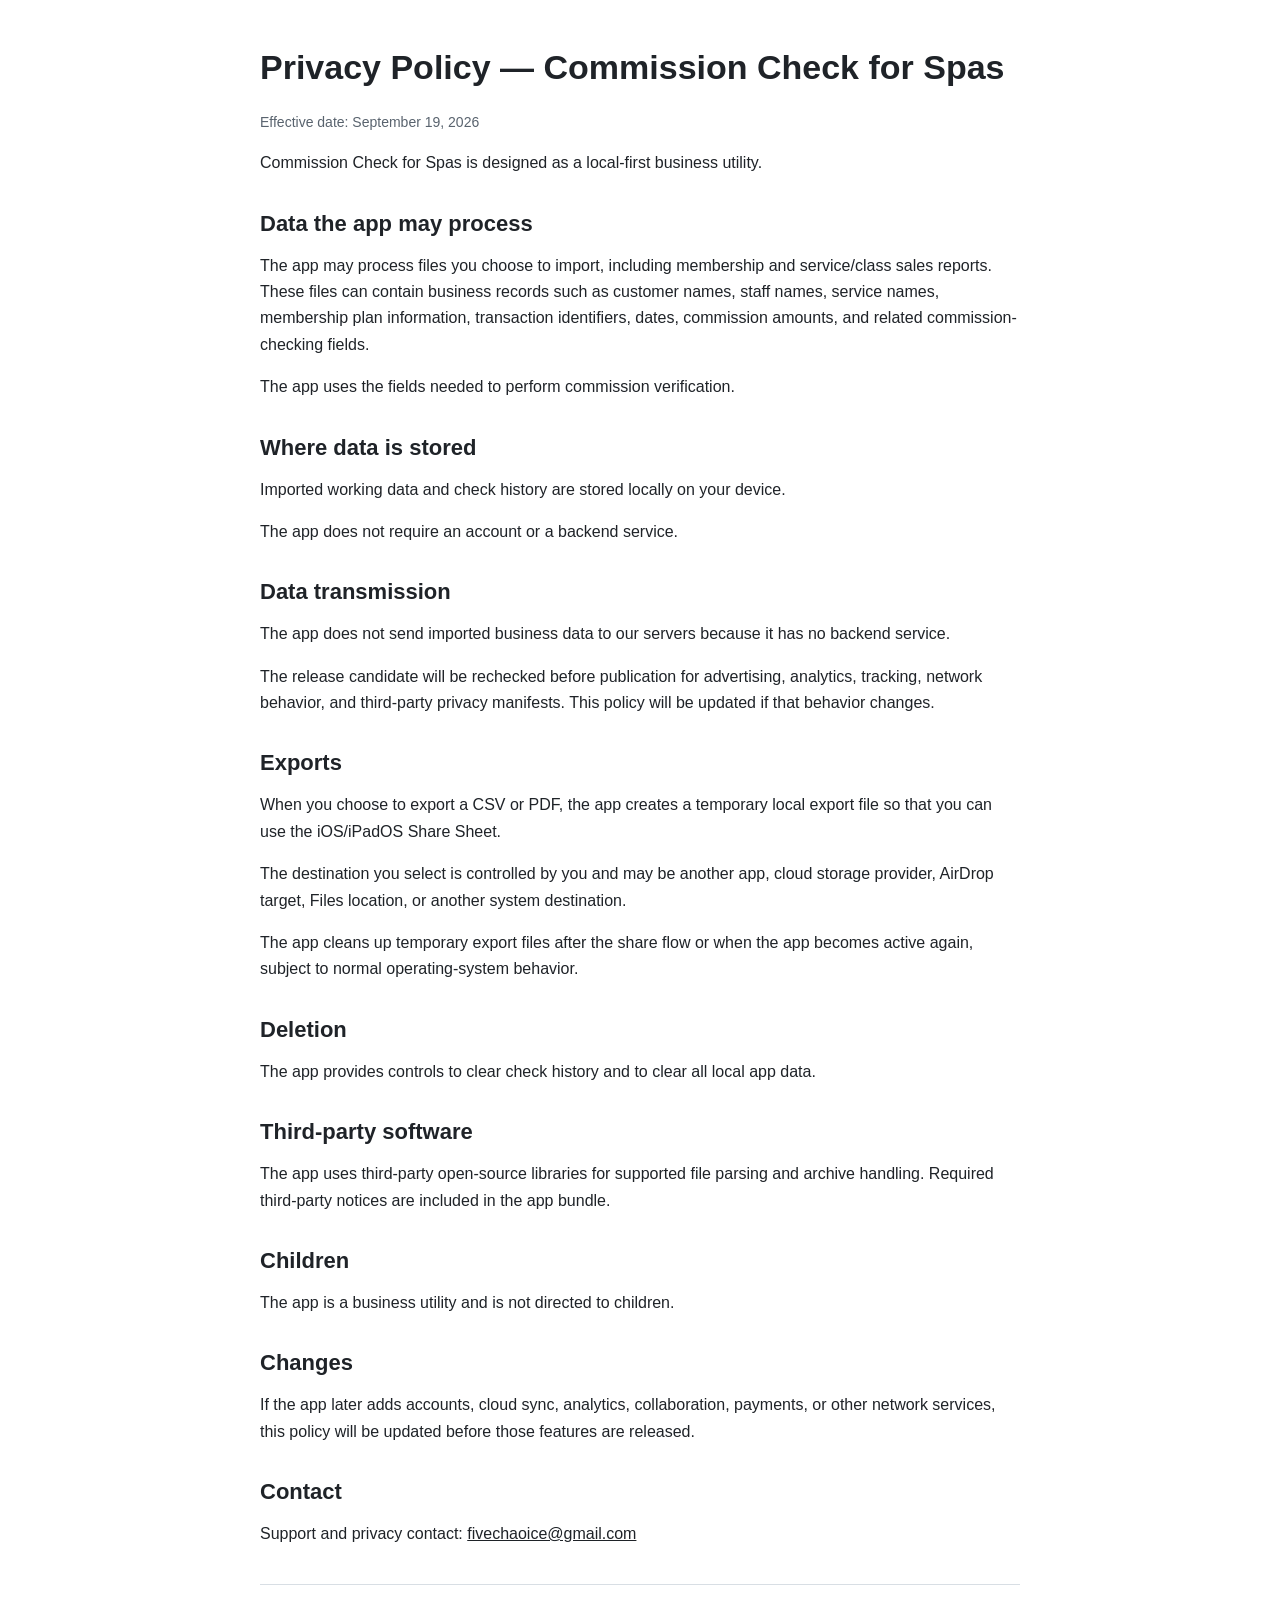
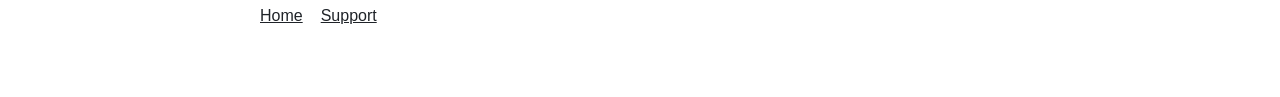
==== privacy/index.html @ 5c00e22a "Publish A26 support and privacy pages" ====
<!doctype html><html lang="en"><head><meta charset="utf-8"><meta name="viewport" content="width=device-width,initial-scale=1"><title>Privacy Policy — Commission Check for Spas</title><link rel="stylesheet" href="../style.css"></head><body><main><h1>Privacy Policy — Commission Check for Spas</h1><p class="meta">Effective date: September 19, 2026</p><p>Commission Check for Spas is designed as a local-first business utility.</p><h2>Data the app may process</h2><p>The app may process files you choose to import, including membership and service/class sales reports. These files can contain business records such as customer names, staff names, service names, membership plan information, transaction identifiers, dates, commission amounts, and related commission-checking fields.</p><p>The app uses the fields needed to perform commission verification.</p><h2>Where data is stored</h2><p>Imported working data and check history are stored locally on your device.</p><p>The app does not require an account or a backend service.</p><h2>Data transmission</h2><p>The app does not send imported business data to our servers because it has no backend service.</p><p>The release candidate will be rechecked before publication for advertising, analytics, tracking, network behavior, and third-party privacy manifests. This policy will be updated if that behavior changes.</p><h2>Exports</h2><p>When you choose to export a CSV or PDF, the app creates a temporary local export file so that you can use the iOS/iPadOS Share Sheet.</p><p>The destination you select is controlled by you and may be another app, cloud storage provider, AirDrop target, Files location, or another system destination.</p><p>The app cleans up temporary export files after the share flow or when the app becomes active again, subject to normal operating-system behavior.</p><h2>Deletion</h2><p>The app provides controls to clear check history and to clear all local app data.</p><h2>Third-party software</h2><p>The app uses third-party open-source libraries for supported file parsing and archive handling. Required third-party notices are included in the app bundle.</p><h2>Children</h2><p>The app is a business utility and is not directed to children.</p><h2>Changes</h2><p>If the app later adds accounts, cloud sync, analytics, collaboration, payments, or other network services, this policy will be updated before those features are released.</p><h2>Contact</h2><p>Support and privacy contact: <a href="mailto:fivechaoice@gmail.com">fivechaoice@gmail.com</a></p><div class="nav"><a href="../">Home</a><a href="../support/">Support</a></div></main></body></html>
---- style.css ----
:root{font-family:-apple-system,BlinkMacSystemFont,"SF Pro Text","Segoe UI",sans-serif;color:#1f2328;background:#fff}body{margin:0}main{max-width:760px;margin:0 auto;padding:48px 22px 72px}h1{font-size:34px;line-height:1.15;margin:0 0 24px}h2{font-size:22px;margin:34px 0 12px}h3{font-size:18px;margin:26px 0 8px}p,li{font-size:16px;line-height:1.65}ul,ol{padding-left:24px}a{color:inherit}.note{padding:14px 16px;border:1px solid #d0d7de;border-radius:12px;background:#f6f8fa}.meta{color:#59636e;font-size:14px}.nav{display:flex;gap:18px;margin-top:36px;padding-top:22px;border-top:1px solid #d8dee4}@media(prefers-color-scheme:dark){:root{color:#f0f3f6;background:#0d1117}.note{background:#161b22;border-color:#30363d}.meta{color:#8b949e}.nav{border-color:#30363d}}
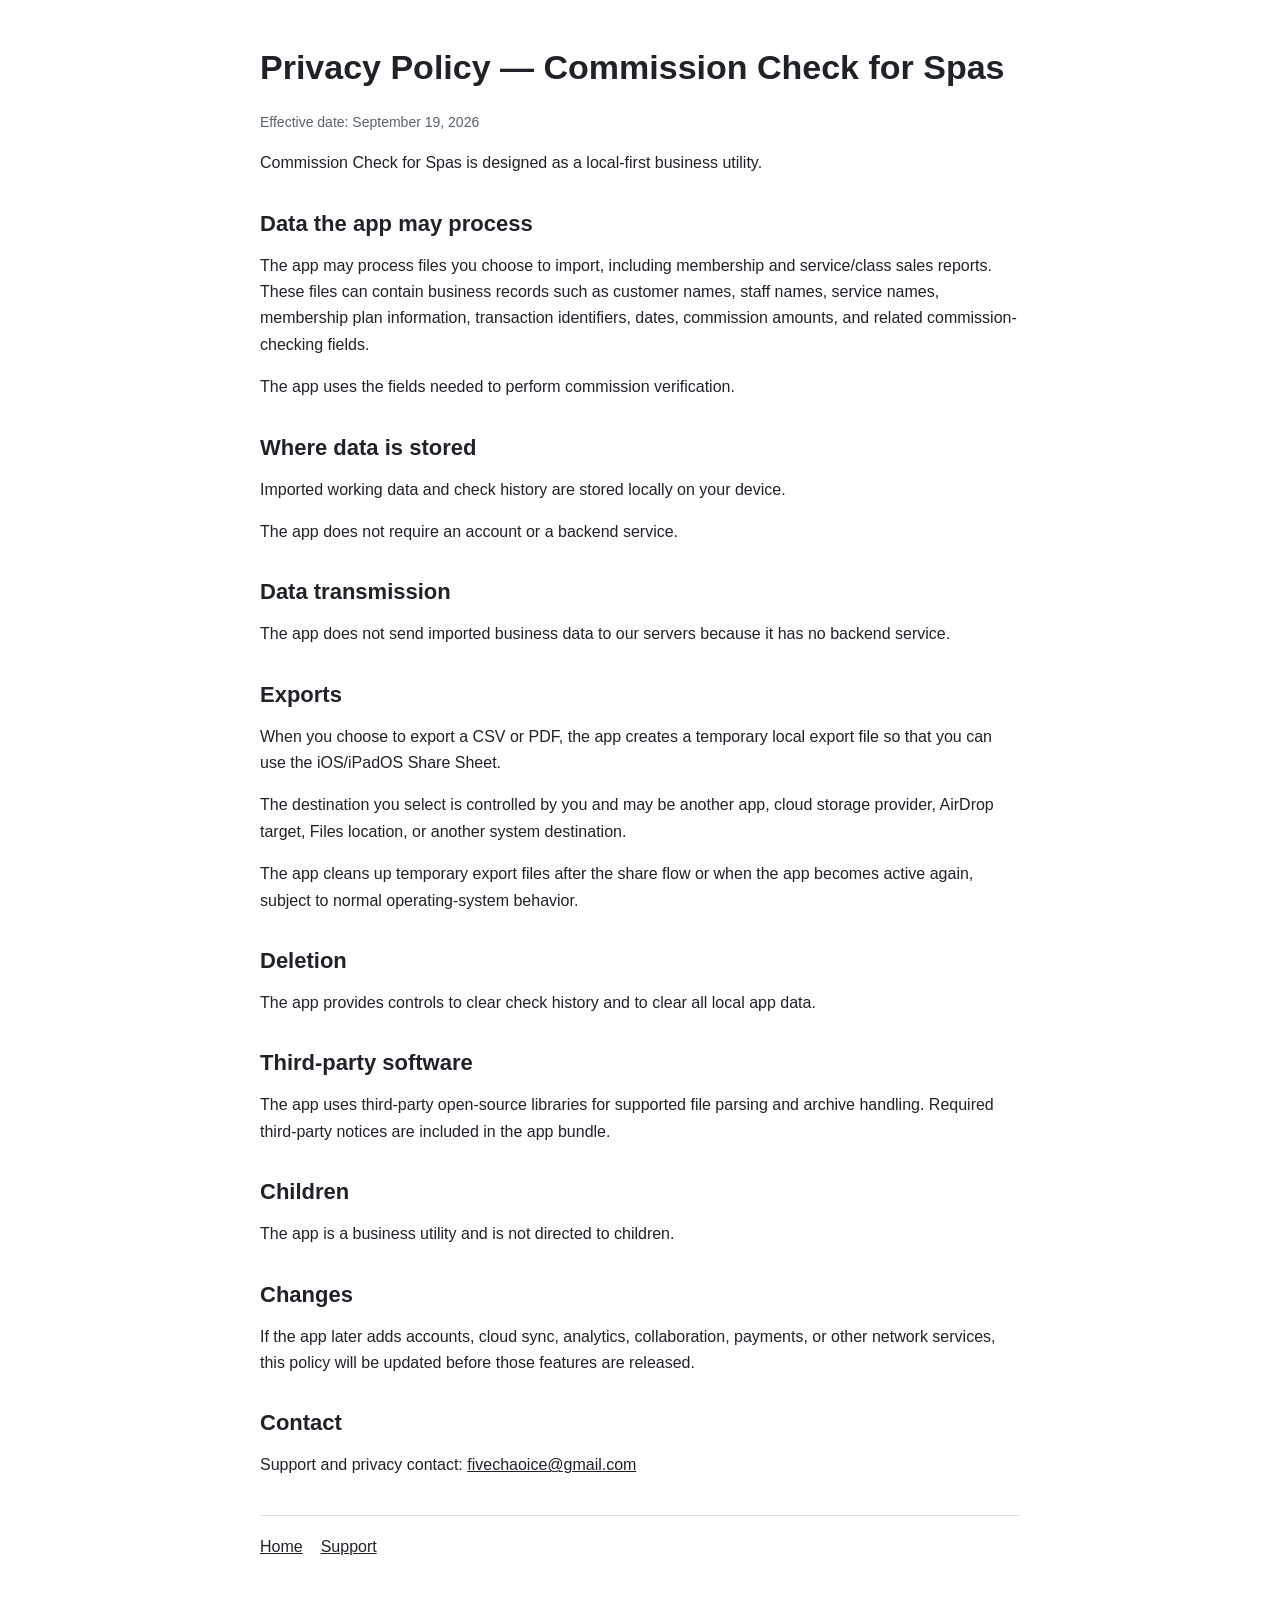
==== commit 442f54b0: "privacy/support: remove internal draft note, make platform-compatibility guard read as a plain user " ====
--- a/privacy/index.html
+++ b/privacy/index.html
@@ -1 +1 @@
-<!doctype html><html lang="en"><head><meta charset="utf-8"><meta name="viewport" content="width=device-width,initial-scale=1"><title>Privacy Policy — Commission Check for Spas</title><link rel="stylesheet" href="../style.css"></head><body><main><h1>Privacy Policy — Commission Check for Spas</h1><p class="meta">Effective date: September 19, 2026</p><p>Commission Check for Spas is designed as a local-first business utility.</p><h2>Data the app may process</h2><p>The app may process files you choose to import, including membership and service/class sales reports. These files can contain business records such as customer names, staff names, service names, membership plan information, transaction identifiers, dates, commission amounts, and related commission-checking fields.</p><p>The app uses the fields needed to perform commission verification.</p><h2>Where data is stored</h2><p>Imported working data and check history are stored locally on your device.</p><p>The app does not require an account or a backend service.</p><h2>Data transmission</h2><p>The app does not send imported business data to our servers because it has no backend service.</p><p>The release candidate will be rechecked before publication for advertising, analytics, tracking, network behavior, and third-party privacy manifests. This policy will be updated if that behavior changes.</p><h2>Exports</h2><p>When you choose to export a CSV or PDF, the app creates a temporary local export file so that you can use the iOS/iPadOS Share Sheet.</p><p>The destination you select is controlled by you and may be another app, cloud storage provider, AirDrop target, Files location, or another system destination.</p><p>The app cleans up temporary export files after the share flow or when the app becomes active again, subject to normal operating-system behavior.</p><h2>Deletion</h2><p>The app provides controls to clear check history and to clear all local app data.</p><h2>Third-party software</h2><p>The app uses third-party open-source libraries for supported file parsing and archive handling. Required third-party notices are included in the app bundle.</p><h2>Children</h2><p>The app is a business utility and is not directed to children.</p><h2>Changes</h2><p>If the app later adds accounts, cloud sync, analytics, collaboration, payments, or other network services, this policy will be updated before those features are released.</p><h2>Contact</h2><p>Support and privacy contact: <a href="mailto:fivechaoice@gmail.com">fivechaoice@gmail.com</a></p><div class="nav"><a href="../">Home</a><a href="../support/">Support</a></div></main></body></html>+<!doctype html><html lang="en"><head><meta charset="utf-8"><meta name="viewport" content="width=device-width,initial-scale=1"><title>Privacy Policy — Commission Check for Spas</title><link rel="stylesheet" href="../style.css"></head><body><main><h1>Privacy Policy — Commission Check for Spas</h1><p class="meta">Effective date: September 19, 2026</p><p>Commission Check for Spas is designed as a local-first business utility.</p><h2>Data the app may process</h2><p>The app may process files you choose to import, including membership and service/class sales reports. These files can contain business records such as customer names, staff names, service names, membership plan information, transaction identifiers, dates, commission amounts, and related commission-checking fields.</p><p>The app uses the fields needed to perform commission verification.</p><h2>Where data is stored</h2><p>Imported working data and check history are stored locally on your device.</p><p>The app does not require an account or a backend service.</p><h2>Data transmission</h2><p>The app does not send imported business data to our servers because it has no backend service.</p><h2>Exports</h2><p>When you choose to export a CSV or PDF, the app creates a temporary local export file so that you can use the iOS/iPadOS Share Sheet.</p><p>The destination you select is controlled by you and may be another app, cloud storage provider, AirDrop target, Files location, or another system destination.</p><p>The app cleans up temporary export files after the share flow or when the app becomes active again, subject to normal operating-system behavior.</p><h2>Deletion</h2><p>The app provides controls to clear check history and to clear all local app data.</p><h2>Third-party software</h2><p>The app uses third-party open-source libraries for supported file parsing and archive handling. Required third-party notices are included in the app bundle.</p><h2>Children</h2><p>The app is a business utility and is not directed to children.</p><h2>Changes</h2><p>If the app later adds accounts, cloud sync, analytics, collaboration, payments, or other network services, this policy will be updated before those features are released.</p><h2>Contact</h2><p>Support and privacy contact: <a href="mailto:fivechaoice@gmail.com">fivechaoice@gmail.com</a></p><div class="nav"><a href="../">Home</a><a href="../support/">Support</a></div></main></body></html>
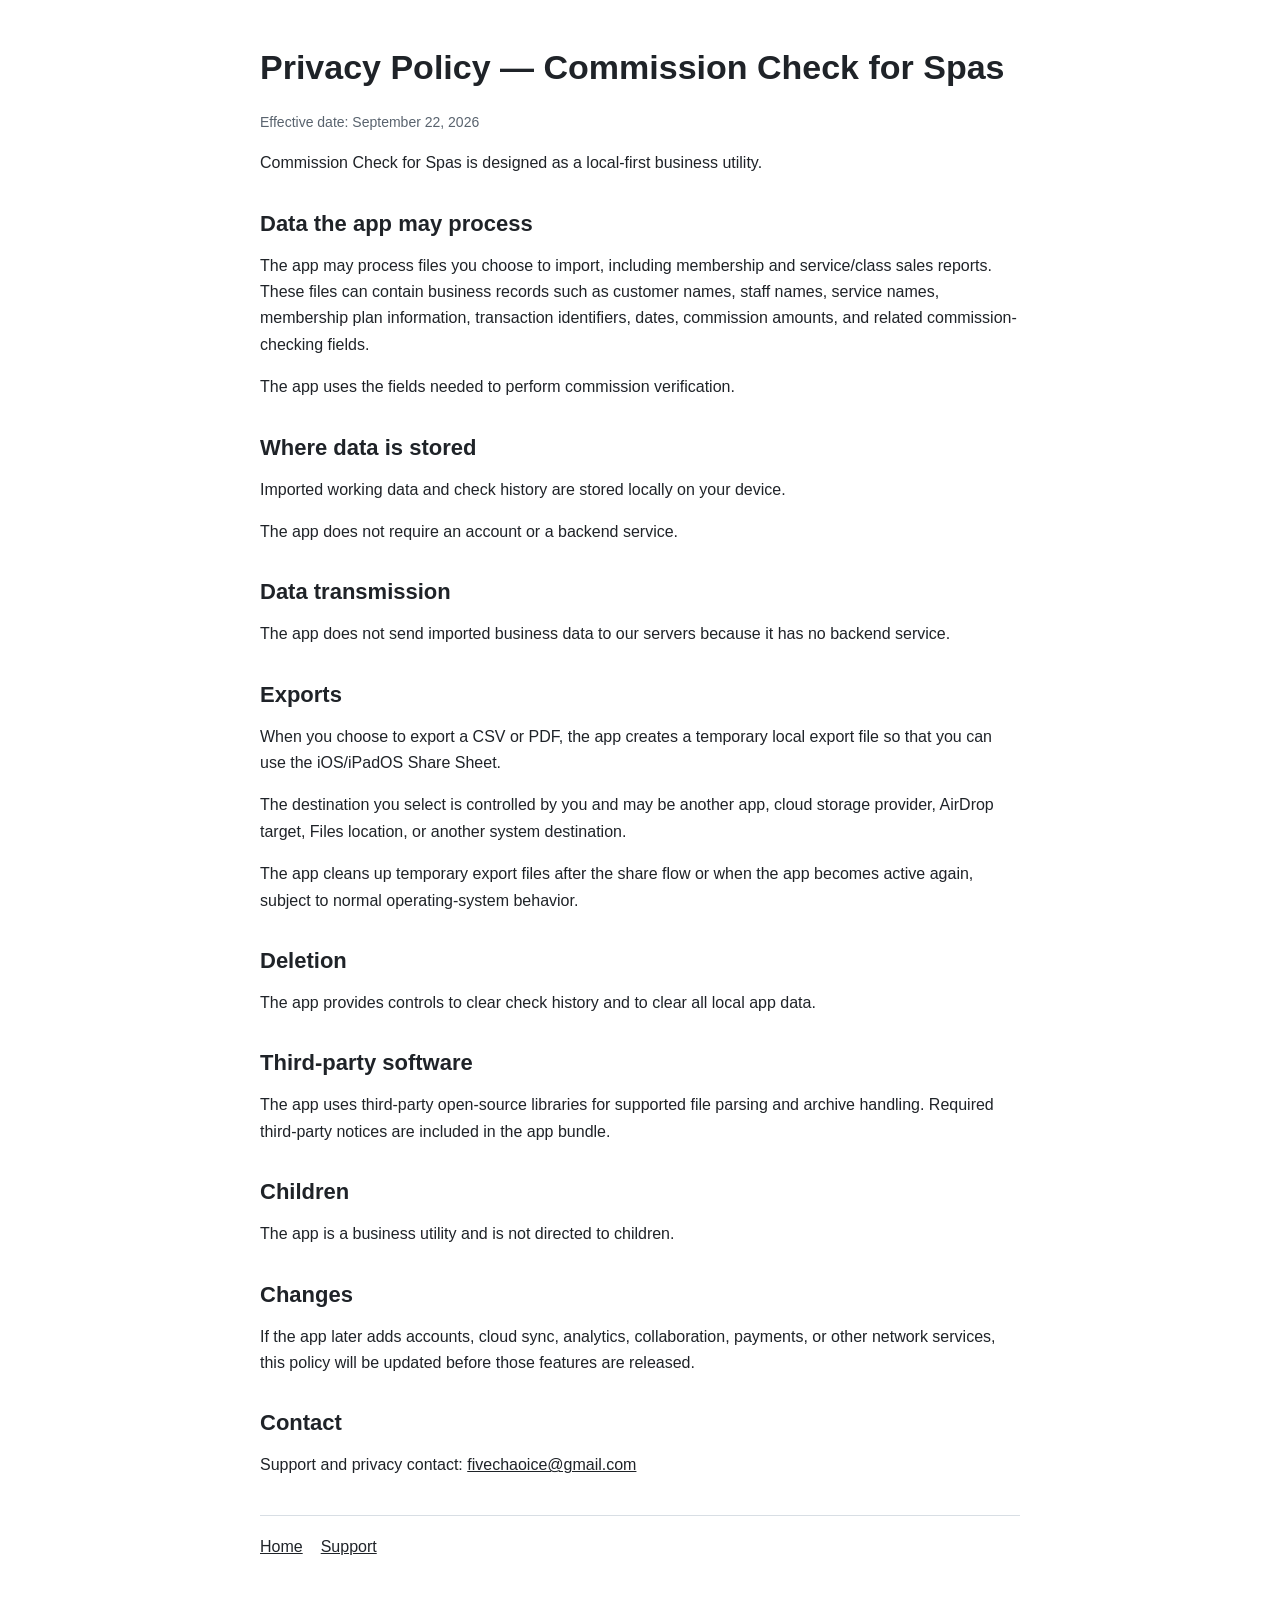
==== commit bf9831eb: "privacy: bump effective date to Sep 22, 2026 to match the placeholder-sentence removal" ====
--- a/privacy/index.html
+++ b/privacy/index.html
@@ -1 +1 @@
-<!doctype html><html lang="en"><head><meta charset="utf-8"><meta name="viewport" content="width=device-width,initial-scale=1"><title>Privacy Policy — Commission Check for Spas</title><link rel="stylesheet" href="../style.css"></head><body><main><h1>Privacy Policy — Commission Check for Spas</h1><p class="meta">Effective date: September 19, 2026</p><p>Commission Check for Spas is designed as a local-first business utility.</p><h2>Data the app may process</h2><p>The app may process files you choose to import, including membership and service/class sales reports. These files can contain business records such as customer names, staff names, service names, membership plan information, transaction identifiers, dates, commission amounts, and related commission-checking fields.</p><p>The app uses the fields needed to perform commission verification.</p><h2>Where data is stored</h2><p>Imported working data and check history are stored locally on your device.</p><p>The app does not require an account or a backend service.</p><h2>Data transmission</h2><p>The app does not send imported business data to our servers because it has no backend service.</p><h2>Exports</h2><p>When you choose to export a CSV or PDF, the app creates a temporary local export file so that you can use the iOS/iPadOS Share Sheet.</p><p>The destination you select is controlled by you and may be another app, cloud storage provider, AirDrop target, Files location, or another system destination.</p><p>The app cleans up temporary export files after the share flow or when the app becomes active again, subject to normal operating-system behavior.</p><h2>Deletion</h2><p>The app provides controls to clear check history and to clear all local app data.</p><h2>Third-party software</h2><p>The app uses third-party open-source libraries for supported file parsing and archive handling. Required third-party notices are included in the app bundle.</p><h2>Children</h2><p>The app is a business utility and is not directed to children.</p><h2>Changes</h2><p>If the app later adds accounts, cloud sync, analytics, collaboration, payments, or other network services, this policy will be updated before those features are released.</p><h2>Contact</h2><p>Support and privacy contact: <a href="mailto:fivechaoice@gmail.com">fivechaoice@gmail.com</a></p><div class="nav"><a href="../">Home</a><a href="../support/">Support</a></div></main></body></html>+<!doctype html><html lang="en"><head><meta charset="utf-8"><meta name="viewport" content="width=device-width,initial-scale=1"><title>Privacy Policy — Commission Check for Spas</title><link rel="stylesheet" href="../style.css"></head><body><main><h1>Privacy Policy — Commission Check for Spas</h1><p class="meta">Effective date: September 22, 2026</p><p>Commission Check for Spas is designed as a local-first business utility.</p><h2>Data the app may process</h2><p>The app may process files you choose to import, including membership and service/class sales reports. These files can contain business records such as customer names, staff names, service names, membership plan information, transaction identifiers, dates, commission amounts, and related commission-checking fields.</p><p>The app uses the fields needed to perform commission verification.</p><h2>Where data is stored</h2><p>Imported working data and check history are stored locally on your device.</p><p>The app does not require an account or a backend service.</p><h2>Data transmission</h2><p>The app does not send imported business data to our servers because it has no backend service.</p><h2>Exports</h2><p>When you choose to export a CSV or PDF, the app creates a temporary local export file so that you can use the iOS/iPadOS Share Sheet.</p><p>The destination you select is controlled by you and may be another app, cloud storage provider, AirDrop target, Files location, or another system destination.</p><p>The app cleans up temporary export files after the share flow or when the app becomes active again, subject to normal operating-system behavior.</p><h2>Deletion</h2><p>The app provides controls to clear check history and to clear all local app data.</p><h2>Third-party software</h2><p>The app uses third-party open-source libraries for supported file parsing and archive handling. Required third-party notices are included in the app bundle.</p><h2>Children</h2><p>The app is a business utility and is not directed to children.</p><h2>Changes</h2><p>If the app later adds accounts, cloud sync, analytics, collaboration, payments, or other network services, this policy will be updated before those features are released.</p><h2>Contact</h2><p>Support and privacy contact: <a href="mailto:fivechaoice@gmail.com">fivechaoice@gmail.com</a></p><div class="nav"><a href="../">Home</a><a href="../support/">Support</a></div></main></body></html>
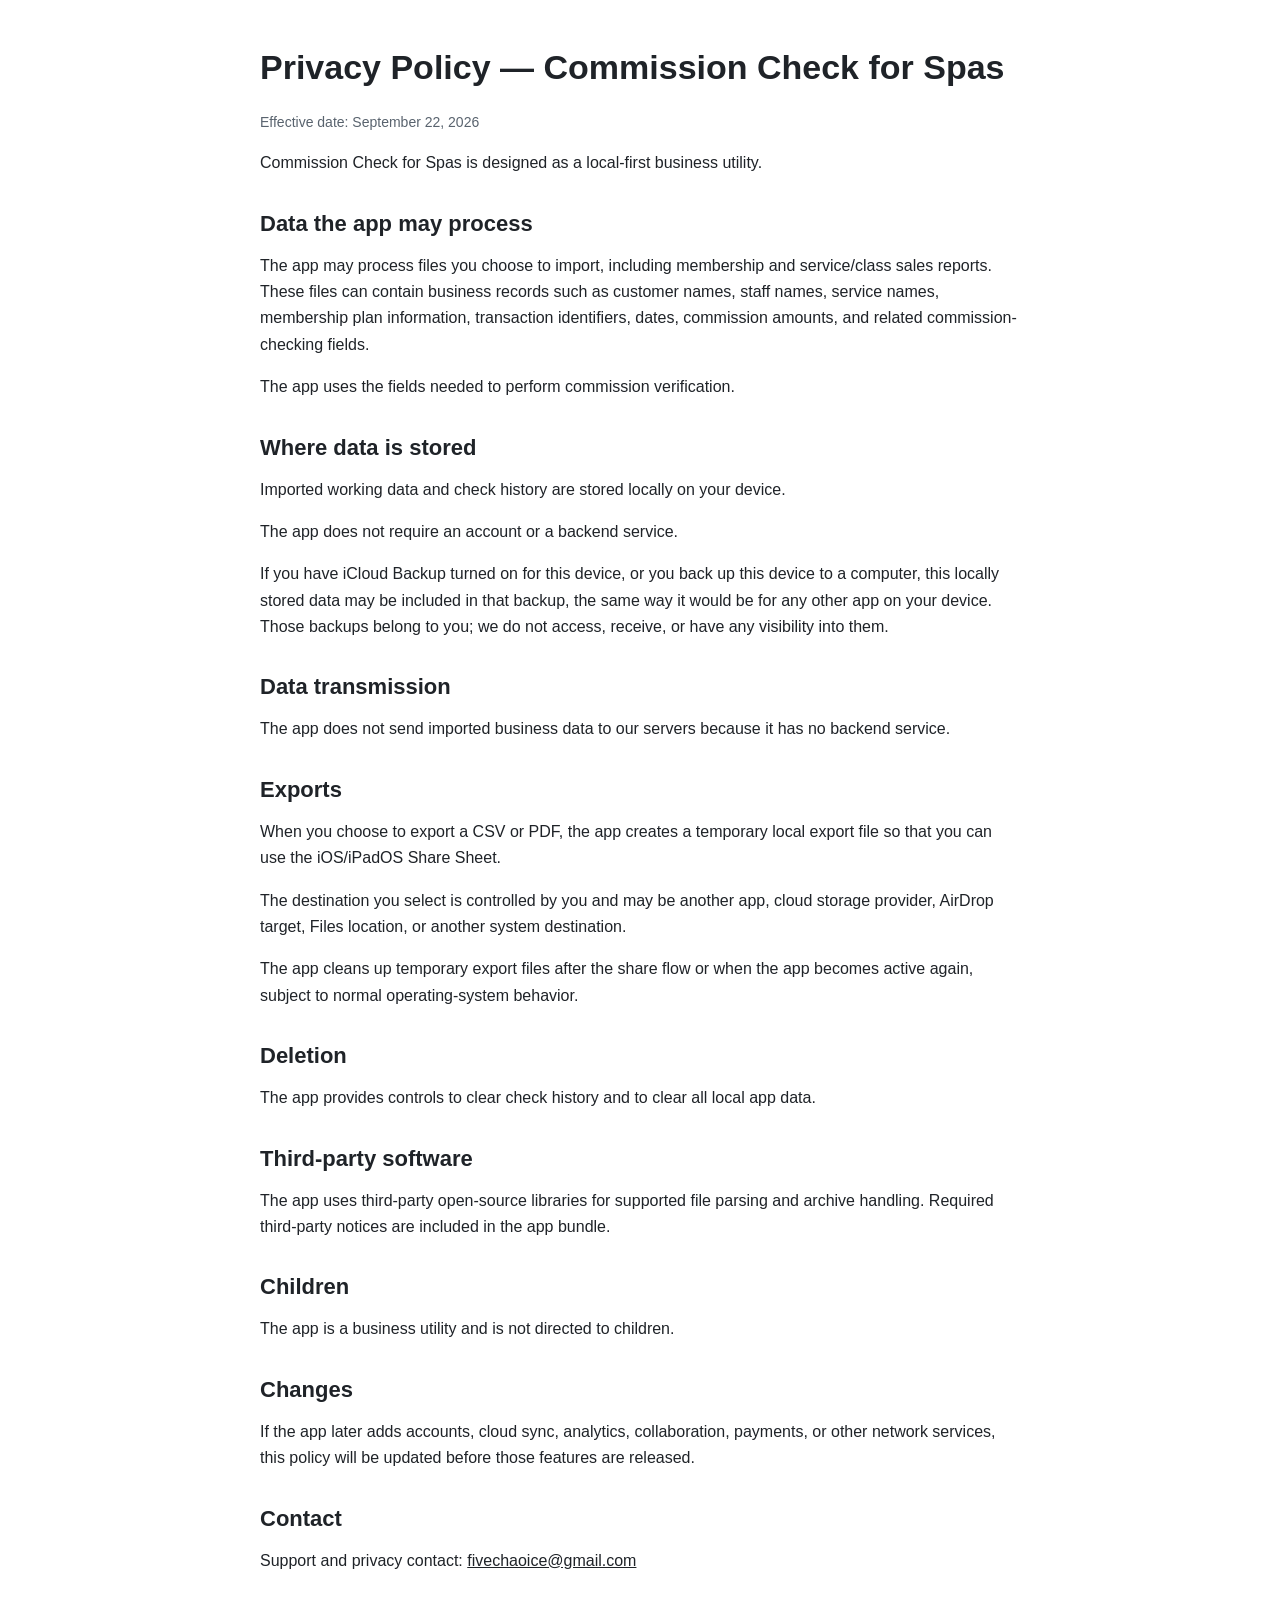
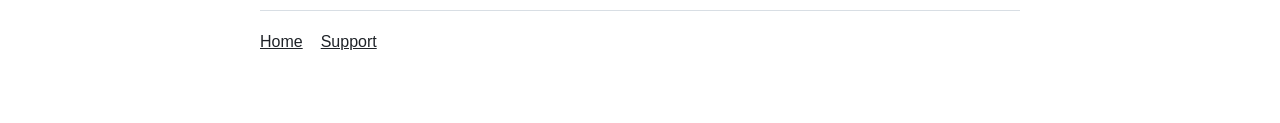
==== commit c5b8d844: "privacy: add backup-behavior disclosure (Owner decision: data follows iCloud/device backup, not excl" ====
--- a/privacy/index.html
+++ b/privacy/index.html
@@ -1 +1 @@
-<!doctype html><html lang="en"><head><meta charset="utf-8"><meta name="viewport" content="width=device-width,initial-scale=1"><title>Privacy Policy — Commission Check for Spas</title><link rel="stylesheet" href="../style.css"></head><body><main><h1>Privacy Policy — Commission Check for Spas</h1><p class="meta">Effective date: September 22, 2026</p><p>Commission Check for Spas is designed as a local-first business utility.</p><h2>Data the app may process</h2><p>The app may process files you choose to import, including membership and service/class sales reports. These files can contain business records such as customer names, staff names, service names, membership plan information, transaction identifiers, dates, commission amounts, and related commission-checking fields.</p><p>The app uses the fields needed to perform commission verification.</p><h2>Where data is stored</h2><p>Imported working data and check history are stored locally on your device.</p><p>The app does not require an account or a backend service.</p><h2>Data transmission</h2><p>The app does not send imported business data to our servers because it has no backend service.</p><h2>Exports</h2><p>When you choose to export a CSV or PDF, the app creates a temporary local export file so that you can use the iOS/iPadOS Share Sheet.</p><p>The destination you select is controlled by you and may be another app, cloud storage provider, AirDrop target, Files location, or another system destination.</p><p>The app cleans up temporary export files after the share flow or when the app becomes active again, subject to normal operating-system behavior.</p><h2>Deletion</h2><p>The app provides controls to clear check history and to clear all local app data.</p><h2>Third-party software</h2><p>The app uses third-party open-source libraries for supported file parsing and archive handling. Required third-party notices are included in the app bundle.</p><h2>Children</h2><p>The app is a business utility and is not directed to children.</p><h2>Changes</h2><p>If the app later adds accounts, cloud sync, analytics, collaboration, payments, or other network services, this policy will be updated before those features are released.</p><h2>Contact</h2><p>Support and privacy contact: <a href="mailto:fivechaoice@gmail.com">fivechaoice@gmail.com</a></p><div class="nav"><a href="../">Home</a><a href="../support/">Support</a></div></main></body></html>+<!doctype html><html lang="en"><head><meta charset="utf-8"><meta name="viewport" content="width=device-width,initial-scale=1"><title>Privacy Policy — Commission Check for Spas</title><link rel="stylesheet" href="../style.css"></head><body><main><h1>Privacy Policy — Commission Check for Spas</h1><p class="meta">Effective date: September 22, 2026</p><p>Commission Check for Spas is designed as a local-first business utility.</p><h2>Data the app may process</h2><p>The app may process files you choose to import, including membership and service/class sales reports. These files can contain business records such as customer names, staff names, service names, membership plan information, transaction identifiers, dates, commission amounts, and related commission-checking fields.</p><p>The app uses the fields needed to perform commission verification.</p><h2>Where data is stored</h2><p>Imported working data and check history are stored locally on your device.</p><p>The app does not require an account or a backend service.</p><p>If you have iCloud Backup turned on for this device, or you back up this device to a computer, this locally stored data may be included in that backup, the same way it would be for any other app on your device. Those backups belong to you; we do not access, receive, or have any visibility into them.</p><h2>Data transmission</h2><p>The app does not send imported business data to our servers because it has no backend service.</p><h2>Exports</h2><p>When you choose to export a CSV or PDF, the app creates a temporary local export file so that you can use the iOS/iPadOS Share Sheet.</p><p>The destination you select is controlled by you and may be another app, cloud storage provider, AirDrop target, Files location, or another system destination.</p><p>The app cleans up temporary export files after the share flow or when the app becomes active again, subject to normal operating-system behavior.</p><h2>Deletion</h2><p>The app provides controls to clear check history and to clear all local app data.</p><h2>Third-party software</h2><p>The app uses third-party open-source libraries for supported file parsing and archive handling. Required third-party notices are included in the app bundle.</p><h2>Children</h2><p>The app is a business utility and is not directed to children.</p><h2>Changes</h2><p>If the app later adds accounts, cloud sync, analytics, collaboration, payments, or other network services, this policy will be updated before those features are released.</p><h2>Contact</h2><p>Support and privacy contact: <a href="mailto:fivechaoice@gmail.com">fivechaoice@gmail.com</a></p><div class="nav"><a href="../">Home</a><a href="../support/">Support</a></div></main></body></html>
